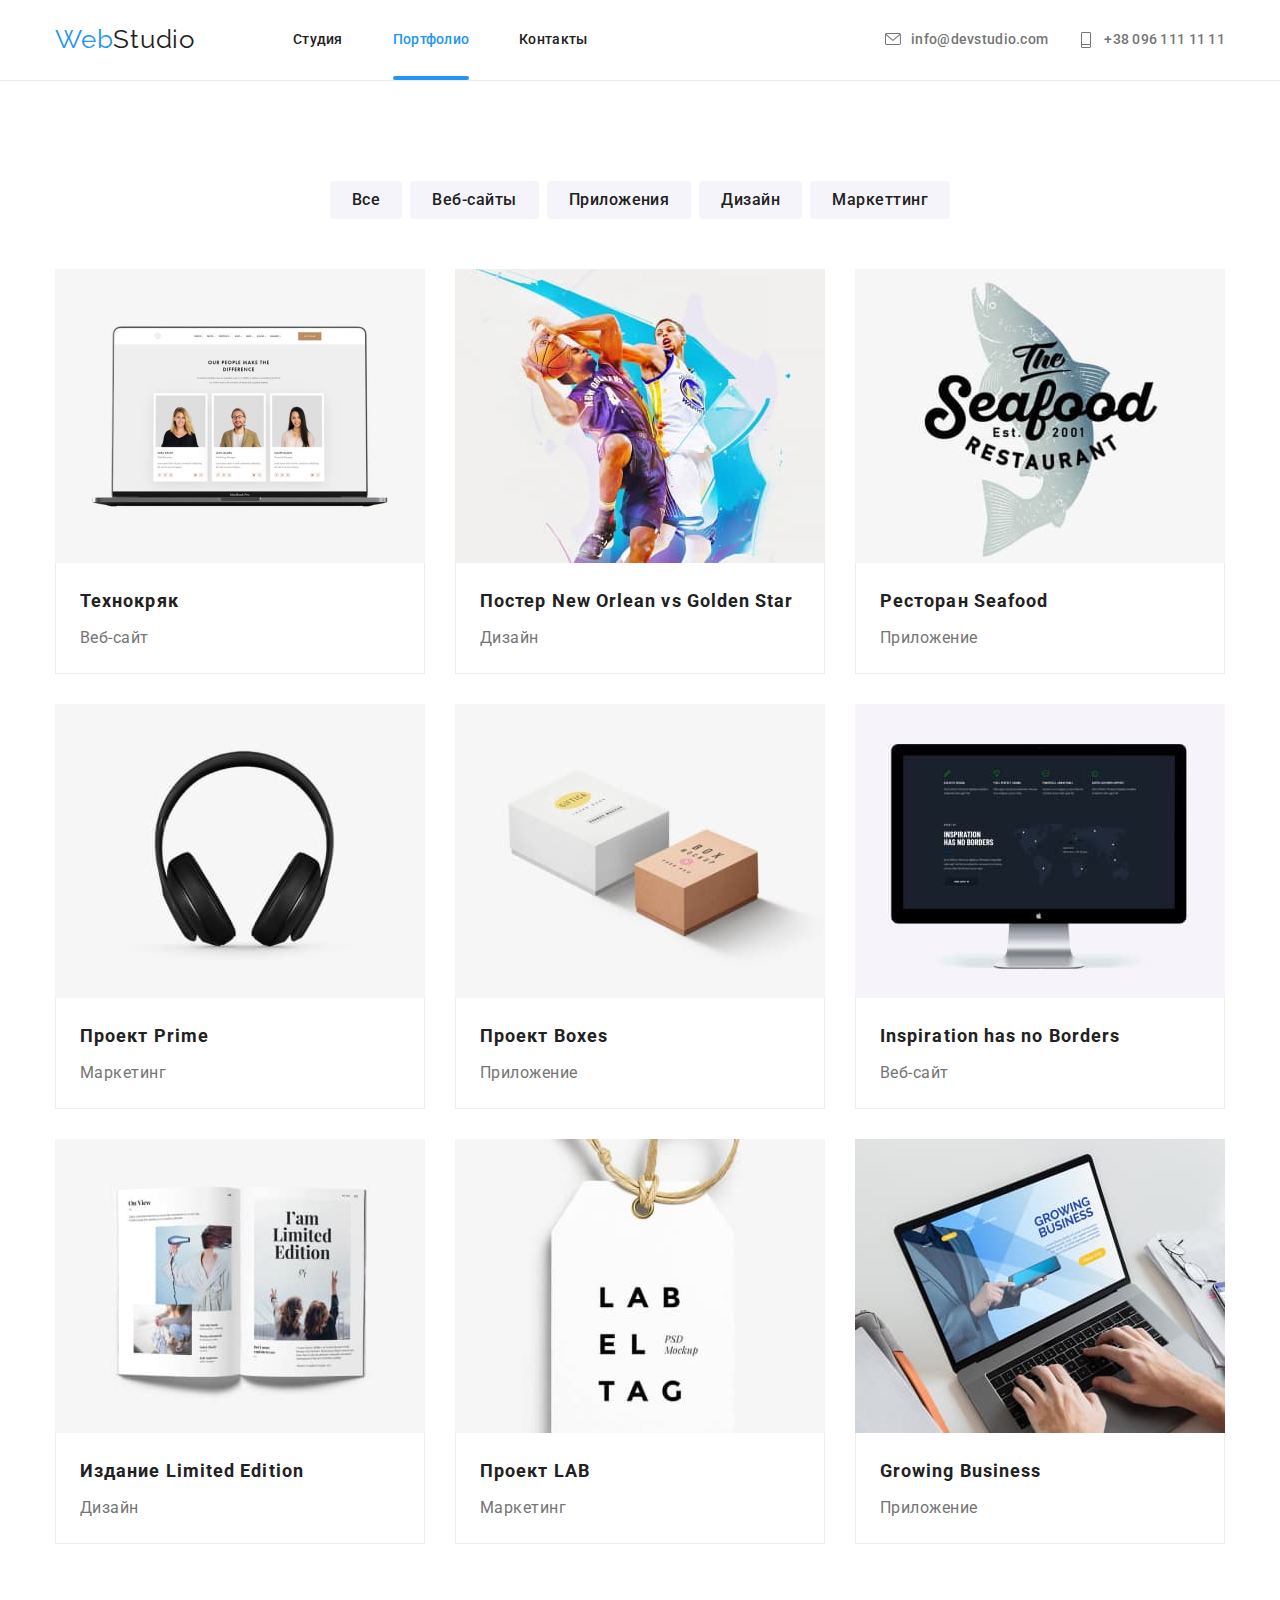
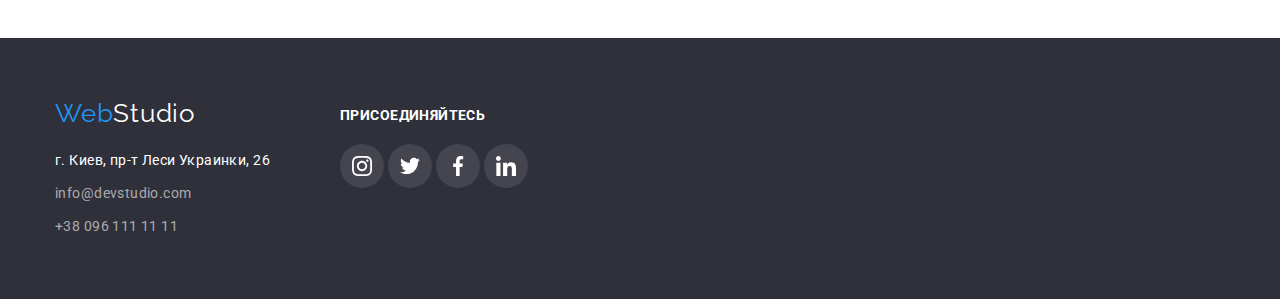
==== portfolio.html @ 0e8fe19c "Начало." ====
<!DOCTYPE html>
<html lang="ru">
    <head>
        <meta charset="UTF-8">
        <meta name="viewport" content="width=device-width, initial-scale=1.0">
        <title>Document</title>
        <link rel="stylesheet" href="https://cdnjs.cloudflare.com/ajax/libs/modern-normalize/1.0.0/modern-normalize.min.css">
        <link rel="preconnect" href="https://fonts.gstatic.com">
        <link href="https://fonts.googleapis.com/css2?family=Raleway:wght@700&family=Roboto:wght@400;500;700;900&display=swap" rel="stylesheet">
        <link rel="stylesheet" href="css/style.css">
    </head>
    <body>
        <header class="header portfolio">
            <div class="container">
                <nav class="navigation">
                    <a class="logo" href="" lang="en">
                        <span class="start-logo">Web</span>Studio
                    </a>
                    <ul class="nav-list">
                        <li class="item"><a class="nav-page" href="./index.html">Студия</a></li>
                        <li class="item"><a class="nav-page active" href="./portfolio.html">Портфолио</a></li>
                        <li class="item"><a class="nav-page" href="">Контакты</a></li>
                    </ul>
                </nav>
                <div class="nav-contact">
                    <ul class="nav-list">
                        <li class="item-contact">
                            <a class="nav-page contact" href="mailto:info@devstudio.com">
                                <svg weight="16" height="12" class="contact-icon">
                                    <use href="./img/symbol-defs.svg#icon-email"></use>
                                </svg>
                                info@devstudio.com
                            </a>
                        </li>
                        <li class="item">
                            <a class="nav-page contact" href="tel:+380961111111">
                                <svg weight="10" height="16" class="contact-icon">
                                    <use href="./img/symbol-defs.svg#icon-tell"></use>
                                </svg>
                                +38 096 111 11 11
                            </a>
                        </li>
                    </ul>
                </div>
            </div>   
        </header>

        <main>
            <!--Кнопки фильтр-->
            <section class="project-filter">
                <div class="container">
                    <ul class="filter-list">
                        <li class="filter-item">
                            <button type="button" class="filter-button">Все</button>
                        </li>
                        <li class="filter-item">
                            <button type="button" class="filter-button">Веб-сайты</button>
                        </li>
                        <li class="filter-item">
                            <button type="button" class="filter-button">Приложения</button>
                        </li>
                        <li class="filter-item">
                            <button type="button" class="filter-button">Дизайн</button>
                        </li>
                        <li class="filter-item">
                            <button type="button" class="filter-button">Маркеттинг</button>
                        </li>
                    </ul>
            
                    <ul class="project-list">
                        <li class="project-item ">
                            <a class="project-link" href="">
                                <div class="project-img">                                    
                                    <img class="img" src="./img/img@2x.jpg" alt="Ноутбук" width="370">
                                    <div class="overlay">
                                        <p class="overlay-text">Технокряк это современная площадка распространения коронавируса. Компании используют эту платформу для цифрового шпионажа и атак на защищённые сервера конкурентов.</p>
                                    </div>
                                </div>
                                <div class="project-title">
                                    <h3 class="project-item-title">Технокряк</h3>
                                    <p class="project-item-text">Веб-сайт</p>
                                </div>
                            </a> 
                        </li>
                        <li class="project-item"> 
                            <a class="project-link" href="">
                                <div class="project-img">
                                    <img class="img" src="./img/bascet.jpg" alt="Баскетболисты" width="370">
                                    <div class="overlay">
                                        <p class="overlay-text">Технокряк это современная площадка распространения коронавируса. Компании используют эту платформу для цифрового шпионажа и атак на защищённые сервера конкурентов.</p>
                                    </div>
                                </div>
                                <div class="project-title">
                                    <h3 class="project-item-title">Постер New Orlean vs Golden Star</h3>
                                    <p class="project-item-text">Дизайн</p>
                                </div>
                            </a>
                        </li>
                        <li class="project-item"> 
                            <a class="project-link" href="">
                                <div class="project-img">
                                    <img class="img" src="./img/seafood.jpg" alt="Эмблема" width="370">
                                    <div class="overlay">
                                        <p class="overlay-text">Технокряк это современная площадка распространения коронавируса. Компании используют эту платформу для цифрового шпионажа и атак на защищённые сервера конкурентов.</p>
                                    </div>
                                </div>
                                <div class="project-title">
                                    <h3 class="project-item-title">Ресторан Seafood</h3>
                                    <p class="project-item-text">Приложение</p>
                                </div>
                            </a>
                        </li>
                        <li class="project-item"> 
                            <a class="project-link" href="">
                                <div class="project-img">
                                    <img class="img" src="./img/prime.jpg" alt="Наушники" width="370">
                                    <div class="overlay">
                                        <p class="overlay-text">Технокряк это современная площадка распространения коронавируса. Компании используют эту платформу для цифрового шпионажа и атак на защищённые сервера конкурентов.</p>
                                    </div>
                                </div>
                                <div class="project-title">
                                    <h3 class="project-item-title">Проект Prime</h3>
                                    <p class="project-item-text">Маркетинг</p>
                                </div>
                            </a>
                        </li>
                        <li class="project-item"> 
                            <a class="project-link" href="">
                                <div class="project-img">
                                    <img class="img" src="./img/boxes.jpg" alt="Коробки" width="370">
                                    <div class="overlay">
                                        <p class="overlay-text">Технокряк это современная площадка распространения коронавируса. Компании используют эту платформу для цифрового шпионажа и атак на защищённые сервера конкурентов.</p>
                                    </div>
                                </div>
                                <div class="project-title">
                                    <h3 class="project-item-title">Проект Boxes</h3>
                                    <p class="project-item-text">Приложение</p>
                                </div>
                            </a>
                        </li>
                        <li class="project-item"> 
                            <a class="project-link" href="">
                                <div class="project-img">
                                    <img class="img" src="./img/monitor.jpg" alt="Монитор" width="370">
                                    <div class="overlay">
                                        <p class="overlay-text">Технокряк это современная площадка распространения коронавируса. Компании используют эту платформу для цифрового шпионажа и атак на защищённые сервера конкурентов.</p>
                                    </div>
                                </div>
                                <div class="project-title">
                                    <h3 class="project-item-title" lang="en">Inspiration has no Borders</h3>
                                    <p class="project-item-text">Веб-сайт</p>
                                </div>
                            </a>
                        </li>
                        <li class="project-item"> 
                            <a class="project-link" href="">
                                <div class="project-img">
                                    <img class="img" src="./img/book.jpg" alt="Книга" width="370">
                                    <div class="overlay">
                                        <p class="overlay-text">Технокряк это современная площадка распространения коронавируса. Компании используют эту платформу для цифрового шпионажа и атак на защищённые сервера конкурентов.</p>
                                    </div>
                                </div>
                                <div class="project-title">
                                    <h3 class="project-item-title">Издание Limited Edition</h3>
                                    <p class="project-item-text">Дизайн</p>
                                </div>
                            </a>
                        </li>
                        <li class="project-item"> 
                            <a class="project-link" href="">
                                <div class="project-img">
                                    <img class="img" src="./img/lab.jpg" alt="Бирка" width="370">
                                    <div class="overlay">
                                        <p class="overlay-text">Технокряк это современная площадка распространения коронавируса. Компании используют эту платформу для цифрового шпионажа и атак на защищённые сервера конкурентов.</p>
                                    </div>
                                </div>
                                <div class="project-title">
                                    <h3 class="project-item-title">Проект LAB</h3>
                                    <p class="project-item-text">Маркетинг</p>
                                </div>
                            </a>
                        </li>
                        <li class="project-item"> 
                            <a class="project-link" href="">
                                <div class="project-img">
                                    <img class="img" src="./img/leptop.jpg" alt="Компьютер" width="370">
                                    <div class="overlay">
                                        <p class="overlay-text">Технокряк это современная площадка распространения коронавируса. Компании используют эту платформу для цифрового шпионажа и атак на защищённые сервера конкурентов.</p>
                                    </div>                                
                                </div>
                                <div class="project-title">
                                    <h3 class="project-item-title" lang="en">Growing Business</h3>
                                    <p class="project-item-text">Приложение</p>
                                </div>
                            </a>
                        </li>
                    </ul>
                </div>
            </section>
        </main>
        <footer class="footer">
            <div class="container">
                <div>
                    <a class="logo footer-logo" href="" lang="en">
                        <span class="start-logo">Web</span>Studio
                    </a>
                    <address class="address">
                        <p class="address-office">г. Киев, пр-т Леси Украинки, 26</p>
                        <p class="address-contact"><a href="mailto:info@devstudio.com">info@devstudio.com</a></p>
                        <p class="address-contact"><a href="tel:+380961111111">+38 096 111 11 11</a></p>
                    </address>
                </div>
                <div class="footer-social">
                    <h3 class="footer-title">присоединяйтесь</h3>
                    <ul>
                        <li class="social-item">
                            <a class="social-link footer-link" href="">
                                <svg class="social">
                                    <use href="./img/symbol-defs.svg#icon-instagram"></use>
                                </svg>
                            </a>
                        </li>
                        <li class="social-item">
                            <a class="social-link footer-link" href="">
                                <svg class="social">
                                    <use href="./img/symbol-defs.svg#icon-twitter"></use>
                                </svg>
                            </a>
                        </li>
                        <li class="social-item">
                            <a class="social-link footer-link" href="">
                                <svg class="social">
                                    <use href="./img/symbol-defs.svg#icon-facebook"></use>
                                </svg>
                            </a>
                        </li>
                        <li class="social-item">
                            <a class="social-link footer-link" href="">
                                <svg class="social">
                                    <use href="./img/symbol-defs.svg#icon-linkedin"></use>
                                </svg>
                            </a>
                        </li>
                    </ul>
                </div>
            </div>
        </footer>

    </body>
</html>
---- css/style.css ----
:root {
    --title-text-color: #212121;
    --main-text-color: #757575;
    --accent-color:  #2196F3;
    --main-white-color: #FFFFFF;
    --address-color: #2F303A;
    --background-icon: #F5F4FA;
    --color-icon: #AFB1B8;
    --animation-duration: 250ms;
    --animation-timing: cubic-bezier(0.4, 0, 0.2, 1);
}

body {
    font-family: Roboto, sans-serif;

    background-color: var(--main-white-color);
}

a {
    text-decoration: none;
}

li {
    list-style: none;
}

button {
    font-family: inherit;
}

ul {
    margin-top: 0;
    margin-bottom: 0;
    padding-left: 0;
}

h1,
h2,
h3,
p {
    margin-top: 0;
    margin-bottom: 0;
}


.container {
    width: 1200px;
    margin: 0 auto;
    padding: 0 15px;
}

/* Навигация*/


.header > .container {
    display: flex;
    align-items: center;
    padding-top: 24px;
    padding-bottom: 25px;
}

.navigation,
.nav-list {
    display: flex;
    align-items: center;

}

.portfolio {
    border-bottom: 1px solid #ECECEC;
}

.nav-list >.item:not(:last-child) {
    margin-right: 50px;
}

.nav-contact {
    margin-left: auto;
}

.item-contact{
    margin-right: 30px;
}

.logo {
    font-family: Raleway, sans-serif;
    font-size: 26px;
    line-height: 1.19;
    color: var(--title-text-color);
    width: 145px;
    height: 31px;

    letter-spacing: 0.03em;
    margin-right: 93px;
}

.start-logo {
    color: var(--accent-color);
}

.nav-page {
    position: relative;
    font-weight: 500;
    font-size: 14px;
    line-height: 1.14;
    letter-spacing: 0.02em;
    padding-top: 32px;
    padding-bottom: 32px;
    transition: color var(--animation-duration) var(--animation-timing);

    color: var(--title-text-color);

}

.nav-page:hover,
.nav-page:focus {
    color: var(--accent-color);
    
}

.active{
    color: var(--accent-color);
}

.active::after{
    display: block;
    position: absolute;
    content: "";
    width: 100%;
    height: 4px;
    border-radius: 2px;
    bottom: -0.5px;

    background-color: var(--accent-color);
}

.contact {
    display: flex;
    align-items: center;
    padding: 0;

    color: var(--main-text-color);
}

.contact-icon{
    width: 16px;
    margin-right: 10px;
    
    fill: currentColor
}

/* герой */

.hero-section{
    text-align: center;  
}

.hero .overlay{
    max-width: 1600px;
    height: 600px;
    margin: 0 auto;
    padding-top: 200px;
    background-color: #C4C4C4;
    background-image: linear-gradient(to right, rgba(47, 48, 58, 0.4), rgba(47, 48, 58, 0.4)), url(../img/hero-img\ .jpg);
    background-size: cover;
    background-position: center;
}

.hero > .container{
    text-align: center; 
}

.hero-title{
    width: 696px;
    font-weight: 900;
    font-size: 44px;
    line-height: 1.37;
    text-align: center;
    letter-spacing: 0.06em;
    margin: 0 auto;
    text-transform: uppercase;
    
    color: var(--main-white-color);
}

.hero-button{
    background: #2196F3;
    box-shadow: 0px 4px 4px rgba(0, 0, 0, 0.15);
    border-radius: 4px;
    width: 200px;
    height: 50px;
    padding: 10px 32px;
    margin-top: 30px;
    border: 0;
    cursor: pointer;

    color: var(--main-white-color);
}

/* особенности */

.features {
    padding-top: 94px;
    padding-bottom: 94px;
}

.features-list{
    display: flex;
}

.features-list >.features-item:not(:last-child){
    margin-right: 30px;
}

.features-item {
    width: 270px;
}

.features-title{
    position: absolute;
    clip: rect(0 0 0 0);
    width: 1px;
    height: 1px;
    margin: -1px;
}

.title{
    font-size: 36px;
    line-height: 1.17;
    text-align: center;
    letter-spacing: 0.03em;

    color: var(--title-text-color);
}

.features-item-title{
    font-weight: 700;
    font-size: 14px;
    line-height: 1.14;
    letter-spacing: 0.03em;
    text-transform: uppercase;
    padding-bottom: 10px;

    color: var(--title-text-color);
    
}

.features-item-text{
    font-size: 14px;
    line-height: 1.71;
    letter-spacing: 0.03em;

    color: var(--main-text-color);
}

.features-icon{
    display: flex;
    justify-content: center;
    align-items: center;
    height: 120px;
    background-color: var(--background-icon);
    margin-bottom: 30px;
    border-radius: 4px;
    
}

.icon{
    width: 70px;
    height: 70px;
}

/* Работа*/

.work {
    padding-bottom: 94px;
}

.work-list{
    display: flex;
}

.work-title {
    padding-bottom: 50px;
}

.work-img:not(:last-child){
    margin-right: 30px;
}

.img-list{
    position: relative;
}

.img{
    display: block;
}

.img-text{
    font-weight: 700;
    font-size: 14px;
    line-height: 16px;
    text-align: center;
    letter-spacing: 0.03em;
    text-transform: uppercase;
    padding: 27px 82px;
    margin: 0;
    width: 370px;
    
    color: var(--main-white-color);
    background: rgba(47, 48, 58, 0.8);

    position: absolute;
    bottom: 0;
}

/* команда */

.team{
    background-color: #F5F4FA;
    padding-top: 94px;
    padding-bottom: 94px;
}

.team-list {
    display: flex;
    padding-top: 50px;
}

.team-item {
    background-color: var(--main-white-color);
    box-shadow: 0px 1px 3px rgba(0, 0, 0, 0.12), 0px 1px 1px rgba(0, 0, 0, 0.14), 0px 2px 1px rgba(0, 0, 0, 0.2);
    border-radius: 0px 0px 4px 4px;
}

.team-item:not(:last-child){
    margin-right: 30px;
}


.team-item-title{
    font-weight: 500;
    font-size: 16px;
    line-height: 1.19;
    text-align: center;
    letter-spacing: 0.03em;
    padding-top: 30px;
    padding-bottom: 10px;

    color: var(--title-text-color);
}

.team-item-text{
    font-size: 16px;
    line-height: 1.19;
    text-align: center;
    letter-spacing: 0.03em;

    color: var(--main-text-color);
}

.social-list{
    display: flex;
    padding: 16px 32px 30px;
   
}

.social-item{
    display: inline-flex;
    width: 44px;
    height: 44px;
    border-radius: 50px;
    background-color: rgba(255, 255, 255, 0.1);
}

.social-list{
    display: flex;
    justify-content: space-between;
    align-items: center;
}


.social-link{
    padding: 12px;
    border-radius: 50px;
    color: var(--color-icon);
    transition-property: color, background-color var(--animation-duration) var(--animation-timing);
}

.social-link:hover,
.social-link:focus {
    color: var(--main-white-color);
    background-color: var(--accent-color);
    
}

.social{
    width: 20px;
    height: 20px;
    fill: currentColor;
}

/*Наши клиенты*/

.client{
    padding: 94px 0;
}

.client-list{
    display: flex;
    justify-content: space-between;
    margin-top: 50px;
}

.client-item{
   
    width: 170px;
    height: 90px;
}

.client-link{
    border: 1px solid var(--color-icon);
    color: var(--color-icon);
    display: flex;
    justify-content: center;
    align-items: center;
    transition-property: color, border-color var(--animation-duration) var(--animation-timing);
}

.client-link:hover,
.client-link:focus {
    color: var(--accent-color);
    border-color: var(--accent-color);
}

.client-icon{
    fill: currentColor;
}



.ya-co{
    padding: 20px 63px;
}

.tag-line{
    padding: 19px 65px;
}

.company{
    padding: 24px 65px;
}

.foster-peters{
    padding: 24px 45px;
}

.brand{
    padding: 22px 56px;
}

.teg-company{
    padding: 22px 41px;
}

/* адресс */

.footer{
    background-color: var(--address-color);
    padding-top: 60px;
    padding-bottom: 60px;
}

.footer > .container{
    display: flex;
}

.footer-logo{
    color: var(--main-white-color);
    margin: 0;
}

.address-office{
    font-style: normal;
    font-size: 14px;
    line-height: 1.71;
    letter-spacing: 0.03em;
    padding-top: 20px;

    color: var(--main-white-color);
}

.address-contact{
    padding-top: 9px;
}

.address-contact a{
    font-style: normal;
    font-size: 14px;
    line-height: 1.71;
    letter-spacing: 0.03em;

    color: rgba(255, 255, 255, 0.6);
}

.footer-social{
    padding-top: 10px;
    padding-left: 70px;
}

.footer-title{
    font-weight: 700;
    font-size: 14px;
    line-height: 1.14;
    letter-spacing: 0.03em;
    text-transform: uppercase;
    margin-bottom: 20px;

    color: var(--main-white-color);
}

.footer-link{
    color: var(--main-white-color);
}

/* портфолио*/

/*кнопки*/

.project-filter {
    padding-top: 100px;
    padding-bottom: 94px;
 }
   
 .filter-list {
     display: flex;
     justify-content: center;
     margin-bottom: 50px;
 }
 
 .filter-item:not(:last-child) {
     margin-right: 8px;
 }
 

.filter-button{
    font-weight: 500;
    font-size: 16px;
    line-height: 1.63;
    text-align: center;
    letter-spacing: 0.03em;
    cursor: pointer;

    background: #F5F4FA;
    border: 0;
    border-radius: 4px;
    padding: 6px 22px;
    transition: color, background-color, box-shadow var(--animation-duration) var(--animation-timing);
    color:var(--title-text-color);
}

.filter-button:hover,
.filter-button:focus{
    background-color: var(--accent-color);
    color: var(--main-white-color);
    box-shadow: 0px 3px 1px rgba(0, 0, 0, 0.1), 0px 1px 2px rgba(0, 0, 0, 0.08), 0px 2px 2px rgba(0, 0, 0, 0.12);
}

.filter-button:active{
    color: var(--main-white-color);
}

/*проекты*/

.project-list {
    display: flex;
    flex-wrap: wrap;  
}


.project-item {
    margin-right: 30px;
    margin-bottom: 30px;  
}

.project-item > a {
    display: block;
}

.project-item:nth-child(3n) {
    margin-right: 0;
}

.project-item:nth-last-child(-n+3) {
    margin-bottom: 0;
}

.project-link{
    transition: box-shadow var(--animation-duration) var(--animation-timing);
}

.project-link:hover,
.project-link:focus {
    box-shadow: 0px 1px 1px rgba(0, 0, 0, 0.12), 0px 4px 4px rgba(0, 0, 0, 0.06), 1px 4px 6px rgba(0, 0, 0, 0.16);   
}
.project-img{
    position: relative;
    overflow: hidden;
}

.project-img .overlay{
    position: absolute;
    left: 0;
    top: 0;
    width: 100%;
    height: 100%;

    background-color: rgba(33, 150, 243, 0.9);
    transform: translateY(100%);
    transition: transform var(--animation-duration) var(--animation-timing);
}

.overlay-text{
    padding: 63px 24px;
    font-size: 18px;
    line-height: 1.56;
    letter-spacing: 0.03em;
    color: #FFFFFF;
}

.project-link:hover .overlay,
.project-link:focus .overlay{
    transform: translateY(0);
}

.project-title{
    border-right: 1px solid #EEEEEE;
    border-left: 1px solid #EEEEEE;
    border-bottom: 1px solid #EEEEEE;
    padding-left: 24px;
    padding-right: 24px;
    padding-top: 20px;
    padding-bottom: 20px;
}

.project-item-title{
    font-weight: 700;
    font-size: 18px;
    line-height: 2.00;
    letter-spacing: 0.06em;
    margin-bottom: 4px;
    

    color: var(--title-text-color);
}

.project-item-text{
    font-size: 16px;
    line-height: 1.88;
    letter-spacing: 0.03em;

    color: var(--main-text-color);
}

.backdrop{
    position: fixed;
    top: 0;
    left: 0;
    width: 100%;
    height: 100%;
    background-color: rgba(0, 0, 0, 0.2);
}

.backdrop.is-hidden{
    opacity: 0;
    pointer-events: none;
}

.modal{
    position: absolute;
    top: 50%;
    left: 50%;
    transform: translate(-50%, -50%);

    width: 528px;
    height: 581px;

    background-color: var(--main-white-color);
    box-shadow: 0px 1px 3px rgba(0, 0, 0, 0.12), 0px 1px 1px rgba(0, 0, 0, 0.14), 0px 2px 1px rgba(0, 0, 0, 0.2);
    border-radius: 4px;
}

.button-modal{
    position: absolute;
    
    top: 8px;
    right: 8px;

    padding: 0;

    display: flex;
    justify-content: center;
    border: 1px solid rgba(0, 0, 0, 0.1);
    border-radius: 50%;

    color: #000000;
}

.button-modal:hover,
.button-modal:focus{
    background-color: var(--accent-color);
    color: var(--accent-color);
}

.button-img{
    width: 30px;
    height: 30px;

    fill: currentColor;
}
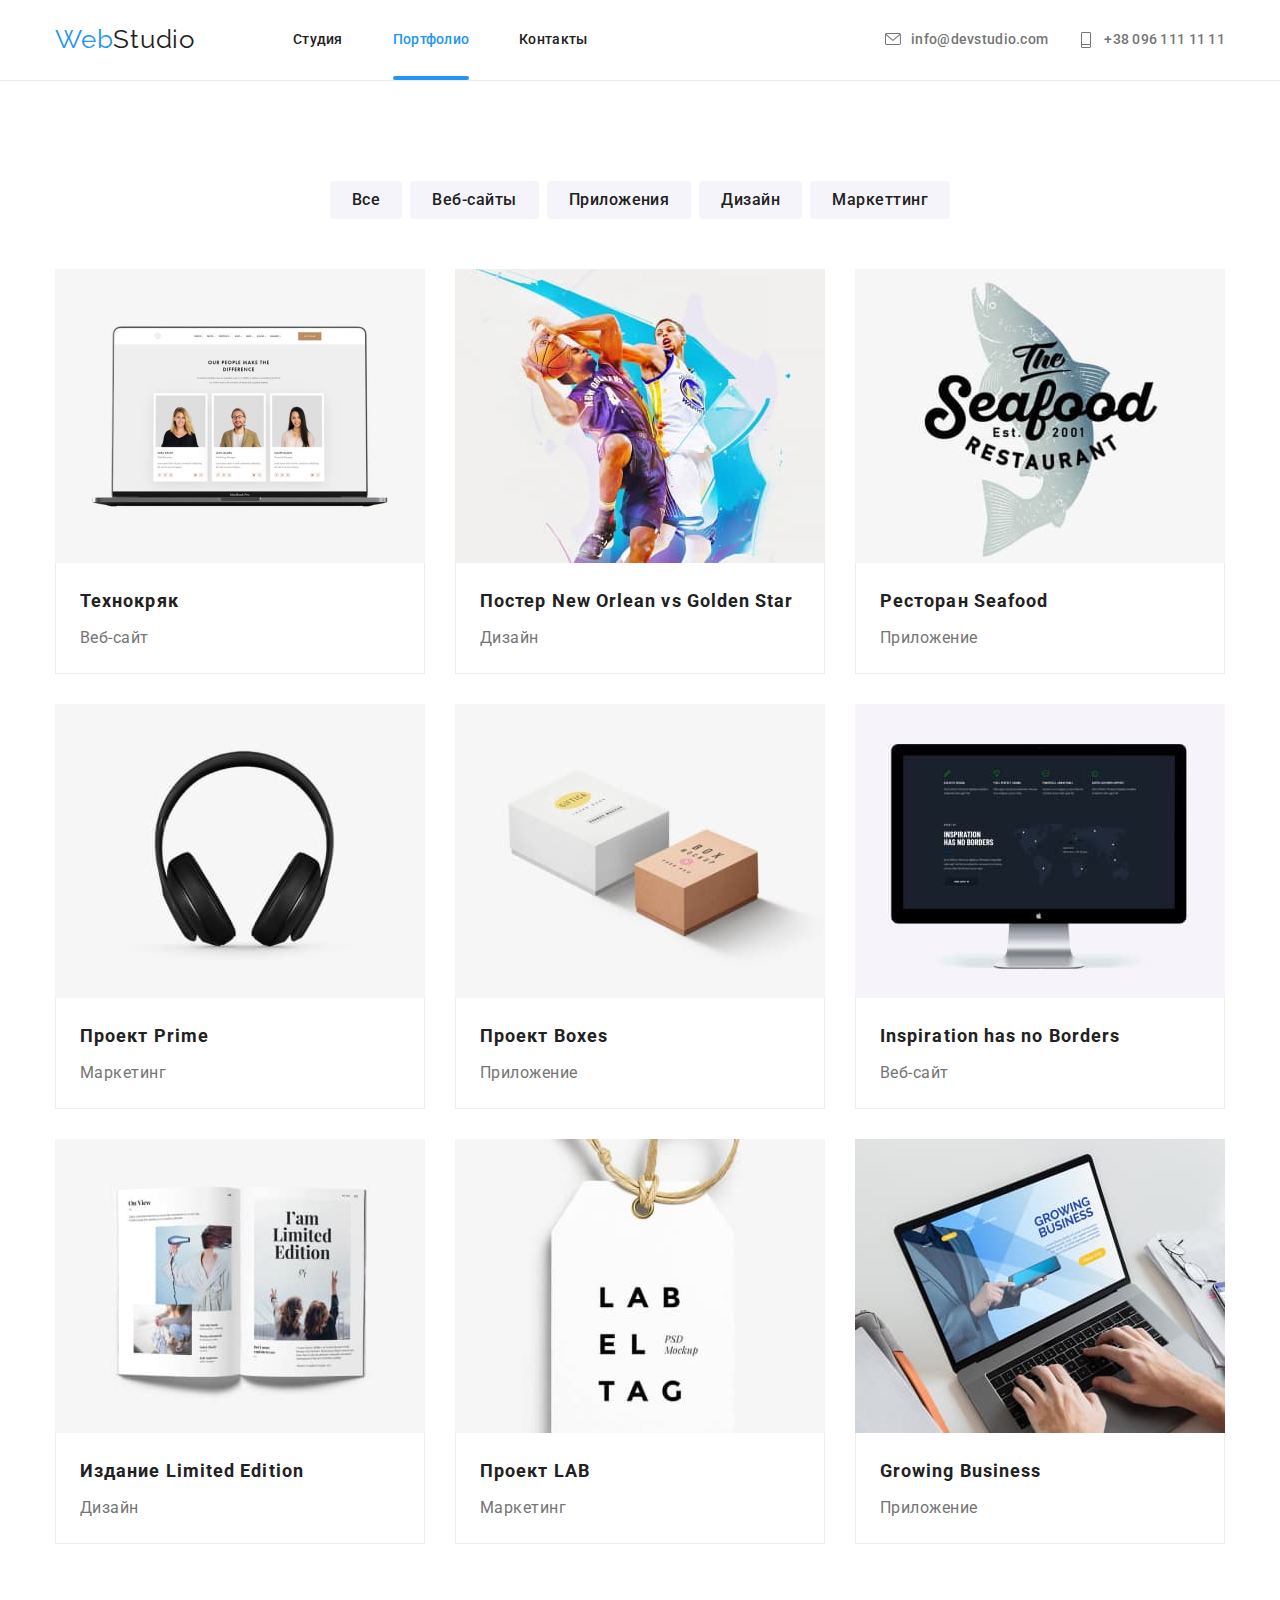
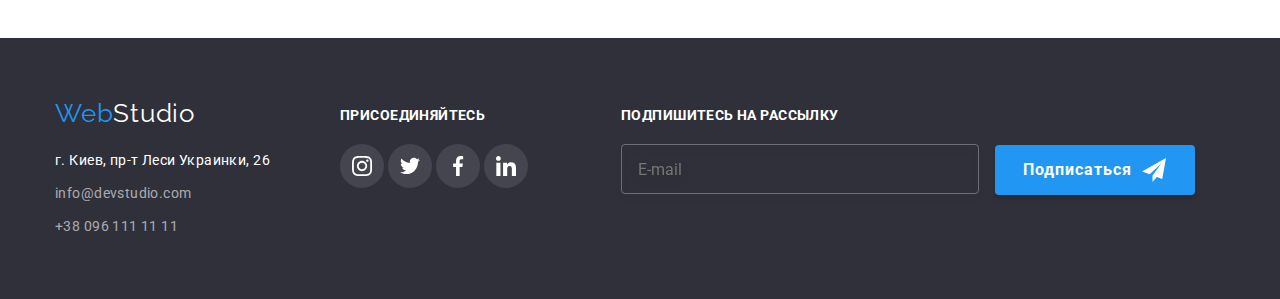
==== commit 89e9c670: "Форма в футере" ====
--- a/portfolio.html
+++ b/portfolio.html
@@ -243,6 +243,20 @@
                         </li>
                     </ul>
                 </div>
+                <div class="footer-sub" >
+                    <h3 class="footer-title" >Подпишитесь на рассылку</h3>
+                    <form action="">
+                        <input type="email" name="email" placeholder="E-mail" class="footer-input" >
+                        <button type="submit" class="footer-button" >
+                            <div class="send">
+                                <span >Подписаться</span> 
+                                <svg class="send-icon" >
+                                    <use href="./img/symbol-defs.svg#icon-send"></use>
+                                </svg>
+                            </div>                           
+                    </button>
+                    </form>                            
+                </div>
             </div>
         </footer>
 
--- a/css/style.css
+++ b/css/style.css
@@ -520,6 +520,50 @@
 
 .footer-link{
     color: var(--main-white-color);
+}
+
+.footer-sub{
+    padding-top: 10px;
+    padding-left: 93px;
+}
+
+.footer-input{
+    width: 358px;
+    height: 50px;
+    background-color: transparent;
+    padding: 15px 16px;
+    border: 1px solid rgba(255, 255, 255, 0.3);
+    box-sizing: border-box;
+    filter: drop-shadow(0px 4px 4px rgba(0, 0, 0, 0.15));
+    border-radius: 4px;
+}
+
+.footer-button{
+    width: 200px;
+    background-color: var(--accent-color);
+    border: 0;
+    box-shadow: 0px 4px 4px rgba(0, 0, 0, 0.15);
+    border-radius: 4px;
+    cursor: pointer;
+    padding: 10px 28px;
+    margin-left: 12px;
+}
+
+.send{
+    display: flex;
+    align-items: center;
+    text-align: center;
+    letter-spacing: 0.06em;
+    font-weight: 700;
+    font-size: 16px;
+    line-height: 1.88;
+    color: var(--main-white-color);
+}
+
+.send-icon{
+    width: 24px;
+    height: 24px;
+    margin-left: 10px;
 }
 
 /* портфолио*/
@@ -661,6 +705,8 @@
     color: var(--main-text-color);
 }
 
+/* модалка*/
+
 .backdrop{
     position: fixed;
     top: 0;
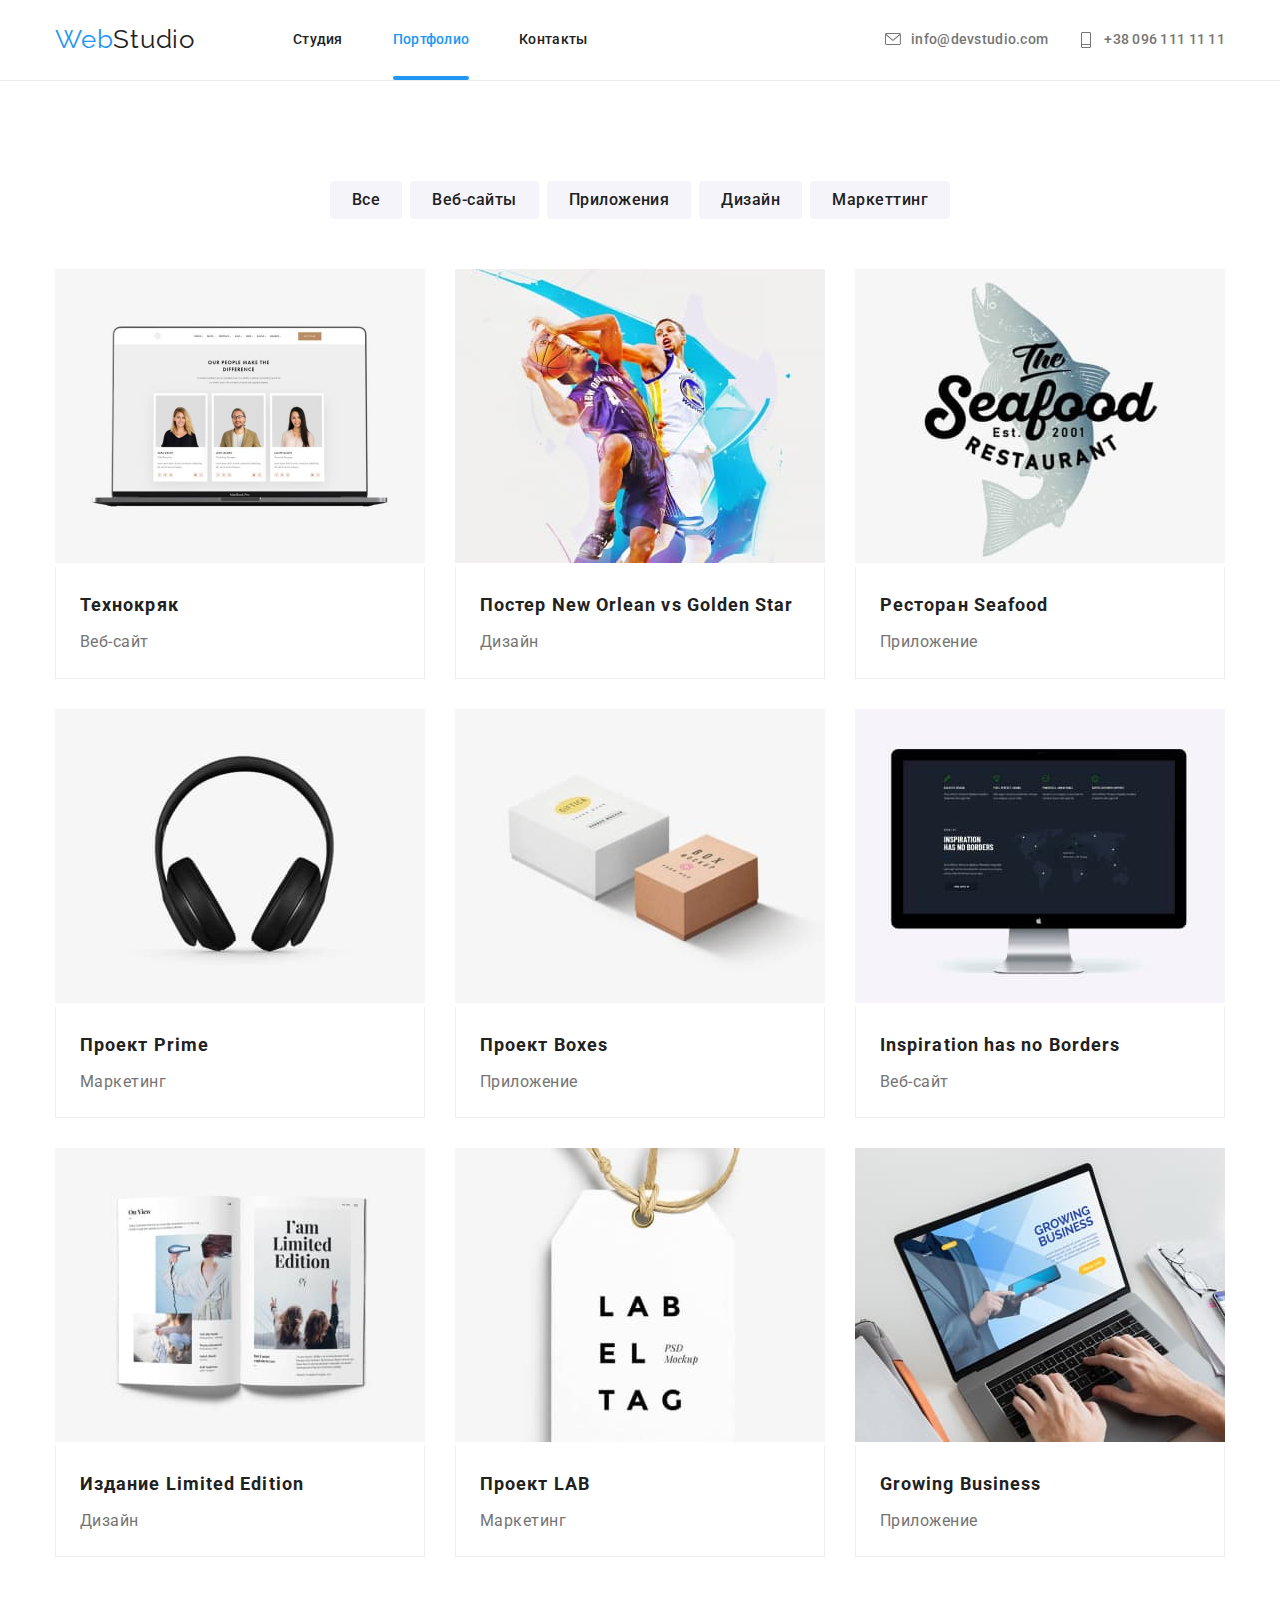
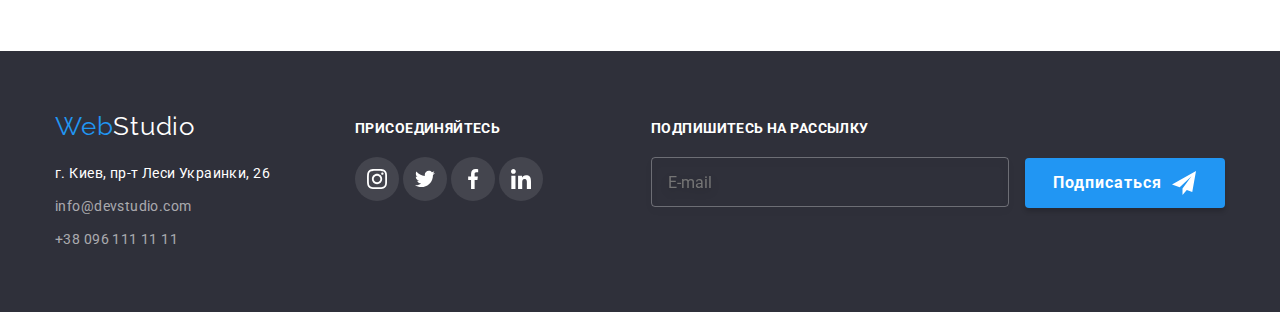
==== commit 0289b8d2: "Сделал БЕМ Студия" ====
--- a/portfolio.html
+++ b/portfolio.html
@@ -10,31 +10,31 @@
         <link rel="stylesheet" href="css/style.css">
     </head>
     <body>
-        <header class="header portfolio">
-            <div class="container">
-                <nav class="navigation">
+        <header class="header header__portfolio">
+            <div class="container header__container">
+                <nav class="header__nav">
                     <a class="logo" href="" lang="en">
-                        <span class="start-logo">Web</span>Studio
+                        <span class="logo__text">Web</span>Studio
                     </a>
-                    <ul class="nav-list">
-                        <li class="item"><a class="nav-page" href="./index.html">Студия</a></li>
-                        <li class="item"><a class="nav-page active" href="./portfolio.html">Портфолио</a></li>
-                        <li class="item"><a class="nav-page" href="">Контакты</a></li>
+                    <ul class="header__list">
+                        <li class="header__item"><a class="header__page" href="./index.html">Студия</a></li>
+                        <li class="header__item"><a class="header__page header__page--active" href="./portfolio.html">Портфолио</a></li>
+                        <li class="header__item"><a class="header__page" href="">Контакты</a></li>
                     </ul>
                 </nav>
-                <div class="nav-contact">
-                    <ul class="nav-list">
-                        <li class="item-contact">
-                            <a class="nav-page contact" href="mailto:info@devstudio.com">
-                                <svg weight="16" height="12" class="contact-icon">
+                <div class="header__contact">
+                    <ul class="header__list">
+                        <li class="header__item-contact">
+                            <a class="header__page header__page--contact" href="mailto:info@devstudio.com">
+                                <svg weight="16" height="12" class="header__icon">
                                     <use href="./img/symbol-defs.svg#icon-email"></use>
                                 </svg>
                                 info@devstudio.com
                             </a>
                         </li>
-                        <li class="item">
-                            <a class="nav-page contact" href="tel:+380961111111">
-                                <svg weight="10" height="16" class="contact-icon">
+                        <li>
+                            <a class="header__page header__page--contact" href="tel:+380961111111">
+                                <svg weight="10" height="16" class="header__icon">
                                     <use href="./img/symbol-defs.svg#icon-tell"></use>
                                 </svg>
                                 +38 096 111 11 11
@@ -198,59 +198,60 @@
                 </div>
             </section>
         </main>
+
         <footer class="footer">
-            <div class="container">
+            <div class="container footer__container">
                 <div>
-                    <a class="logo footer-logo" href="" lang="en">
-                        <span class="start-logo">Web</span>Studio
+                    <a class="logo logo__footer-logo" href="" lang="en">
+                        <span class="logo__text">Web</span>Studio
                     </a>
-                    <address class="address">
-                        <p class="address-office">г. Киев, пр-т Леси Украинки, 26</p>
-                        <p class="address-contact"><a href="mailto:info@devstudio.com">info@devstudio.com</a></p>
-                        <p class="address-contact"><a href="tel:+380961111111">+38 096 111 11 11</a></p>
+                    <address class="footer__address">
+                        <p class="footer__address-office">г. Киев, пр-т Леси Украинки, 26</p>
+                        <p class="footer__address-contact"><a href="mailto:info@devstudio.com">info@devstudio.com</a></p>
+                        <p class="footer__address-contact"><a href="tel:+380961111111">+38 096 111 11 11</a></p>
                     </address>
                 </div>
-                <div class="footer-social">
-                    <h3 class="footer-title">присоединяйтесь</h3>
+                <div class="footer__social">
+                    <h3 class="footer__title">присоединяйтесь</h3>
                     <ul>
-                        <li class="social-item">
-                            <a class="social-link footer-link" href="">
-                                <svg class="social">
+                        <li class="social__item">
+                            <a class="social__link social__footer-link" href="">
+                                <svg class="social__img">
                                     <use href="./img/symbol-defs.svg#icon-instagram"></use>
                                 </svg>
                             </a>
                         </li>
-                        <li class="social-item">
-                            <a class="social-link footer-link" href="">
-                                <svg class="social">
+                        <li class="social__item">
+                            <a class="social__link social__footer-link" href="">
+                                <svg class="social__img">
                                     <use href="./img/symbol-defs.svg#icon-twitter"></use>
                                 </svg>
                             </a>
                         </li>
-                        <li class="social-item">
-                            <a class="social-link footer-link" href="">
-                                <svg class="social">
+                        <li class="social__item">
+                            <a class="social__link social__footer-link" href="">
+                                <svg class="social__img">
                                     <use href="./img/symbol-defs.svg#icon-facebook"></use>
                                 </svg>
                             </a>
                         </li>
-                        <li class="social-item">
-                            <a class="social-link footer-link" href="">
-                                <svg class="social">
+                        <li class="social__item">
+                            <a class="social__link social__footer-link" href="">
+                                <svg class="social__img">
                                     <use href="./img/symbol-defs.svg#icon-linkedin"></use>
                                 </svg>
                             </a>
                         </li>
                     </ul>
                 </div>
-                <div class="footer-sub" >
-                    <h3 class="footer-title" >Подпишитесь на рассылку</h3>
+                <div class="footer__sub" >
+                    <h3 class="footer__title" >Подпишитесь на рассылку</h3>
                     <form action="">
-                        <input type="email" name="email" placeholder="E-mail" class="footer-input" >
-                        <button type="submit" class="footer-button" >
-                            <div class="send">
+                        <input type="email" name="email" placeholder="E-mail" class="footer__input" >
+                        <button type="submit" class="footer__button" >
+                            <div class="footer__button-send">
                                 <span >Подписаться</span> 
-                                <svg class="send-icon" >
+                                <svg class="footer__send-icon" >
                                     <use href="./img/symbol-defs.svg#icon-send"></use>
                                 </svg>
                             </div>                           
--- a/css/style.css
+++ b/css/style.css
@@ -49,37 +49,32 @@
     padding: 0 15px;
 }
 
+.title{
+    font-size: 36px;
+    line-height: 1.17;
+    text-align: center;
+    letter-spacing: 0.03em;
+
+    color: var(--title-text-color);
+
+    padding-bottom: 50px;
+}
+
 /* Навигация*/
 
 
-.header > .container {
+.header__container {
     display: flex;
     align-items: center;
     padding-top: 24px;
     padding-bottom: 25px;
 }
 
-.navigation,
-.nav-list {
+.header__nav,
+.header__list {
     display: flex;
     align-items: center;
 
-}
-
-.portfolio {
-    border-bottom: 1px solid #ECECEC;
-}
-
-.nav-list >.item:not(:last-child) {
-    margin-right: 50px;
-}
-
-.nav-contact {
-    margin-left: auto;
-}
-
-.item-contact{
-    margin-right: 30px;
 }
 
 .logo {
@@ -94,11 +89,27 @@
     margin-right: 93px;
 }
 
-.start-logo {
+.logo__text {
     color: var(--accent-color);
 }
 
-.nav-page {
+.header__portfolio {
+    border-bottom: 1px solid #ECECEC;
+}
+
+.header__item:not(:last-child) {
+    margin-right: 50px;
+}
+
+.header__contact {
+    margin-left: auto;
+}
+
+.header__item-contact{
+    margin-right: 30px;
+}
+
+.header__page {
     position: relative;
     font-weight: 500;
     font-size: 14px;
@@ -112,17 +123,17 @@
 
 }
 
-.nav-page:hover,
-.nav-page:focus {
+.header__page:hover,
+.header__page:focus {
     color: var(--accent-color);
     
 }
 
-.active{
+.header__page--active{
     color: var(--accent-color);
 }
 
-.active::after{
+.header__page--active::after{
     display: block;
     position: absolute;
     content: "";
@@ -134,7 +145,7 @@
     background-color: var(--accent-color);
 }
 
-.contact {
+.header__page--contact {
     display: flex;
     align-items: center;
     padding: 0;
@@ -142,7 +153,7 @@
     color: var(--main-text-color);
 }
 
-.contact-icon{
+.header__icon{
     width: 16px;
     margin-right: 10px;
     
@@ -151,11 +162,11 @@
 
 /* герой */
 
-.hero-section{
+.hero__section{
     text-align: center;  
 }
 
-.hero .overlay{
+.hero__overlay{
     max-width: 1600px;
     height: 600px;
     margin: 0 auto;
@@ -166,11 +177,7 @@
     background-position: center;
 }
 
-.hero > .container{
-    text-align: center; 
-}
-
-.hero-title{
+.hero__title{
     width: 696px;
     font-weight: 900;
     font-size: 44px;
@@ -183,7 +190,7 @@
     color: var(--main-white-color);
 }
 
-.hero-button{
+.hero__button{
     background: #2196F3;
     box-shadow: 0px 4px 4px rgba(0, 0, 0, 0.15);
     border-radius: 4px;
@@ -204,19 +211,7 @@
     padding-bottom: 94px;
 }
 
-.features-list{
-    display: flex;
-}
-
-.features-list >.features-item:not(:last-child){
-    margin-right: 30px;
-}
-
-.features-item {
-    width: 270px;
-}
-
-.features-title{
+.features__title{
     position: absolute;
     clip: rect(0 0 0 0);
     width: 1px;
@@ -224,44 +219,46 @@
     margin: -1px;
 }
 
-.title{
-    font-size: 36px;
-    line-height: 1.17;
-    text-align: center;
-    letter-spacing: 0.03em;
-
-    color: var(--title-text-color);
-}
-
-.features-item-title{
-    font-weight: 700;
-    font-size: 14px;
-    line-height: 1.14;
-    letter-spacing: 0.03em;
-    text-transform: uppercase;
-    padding-bottom: 10px;
-
-    color: var(--title-text-color);
-    
-}
-
-.features-item-text{
-    font-size: 14px;
-    line-height: 1.71;
-    letter-spacing: 0.03em;
-
-    color: var(--main-text-color);
-}
-
-.features-icon{
+.features__list{
+    display: flex;
+}
+
+.features__item:not(:last-child){
+    margin-right: 30px;
+}
+
+.features__item {
+    width: 270px;
+}
+
+.features__icon{
     display: flex;
     justify-content: center;
     align-items: center;
     height: 120px;
     background-color: var(--background-icon);
     margin-bottom: 30px;
-    border-radius: 4px;
+    border-radius: 4px;    
+}
+
+.features__item-title{
+    font-weight: 700;
+    font-size: 14px;
+    line-height: 1.14;
+    letter-spacing: 0.03em;
+    text-transform: uppercase;
+    padding-bottom: 10px;
+
+    color: var(--title-text-color);
     
+}
+
+.features__item-text{
+    font-size: 14px;
+    line-height: 1.71;
+    letter-spacing: 0.03em;
+
+    color: var(--main-text-color);
 }
 
 .icon{
@@ -275,27 +272,23 @@
     padding-bottom: 94px;
 }
 
-.work-list{
-    display: flex;
-}
-
-.work-title {
-    padding-bottom: 50px;
-}
-
-.work-img:not(:last-child){
+.work__list{
+    display: flex;
+}
+
+.work__item:not(:last-child){
     margin-right: 30px;
 }
 
-.img-list{
+.work__list{
     position: relative;
 }
 
-.img{
+.work__img{
     display: block;
 }
 
-.img-text{
+.work__text{
     font-weight: 700;
     font-size: 14px;
     line-height: 16px;
@@ -321,23 +314,23 @@
     padding-bottom: 94px;
 }
 
-.team-list {
-    display: flex;
-    padding-top: 50px;
-}
-
-.team-item {
+.team__list {
+    display: flex;
+
+}
+
+.team__item {
     background-color: var(--main-white-color);
     box-shadow: 0px 1px 3px rgba(0, 0, 0, 0.12), 0px 1px 1px rgba(0, 0, 0, 0.14), 0px 2px 1px rgba(0, 0, 0, 0.2);
     border-radius: 0px 0px 4px 4px;
 }
 
-.team-item:not(:last-child){
+.team__item:not(:last-child){
     margin-right: 30px;
 }
 
 
-.team-item-title{
+.team__item-title{
     font-weight: 500;
     font-size: 16px;
     line-height: 1.19;
@@ -349,7 +342,7 @@
     color: var(--title-text-color);
 }
 
-.team-item-text{
+.team__item-text{
     font-size: 16px;
     line-height: 1.19;
     text-align: center;
@@ -358,13 +351,17 @@
     color: var(--main-text-color);
 }
 
-.social-list{
+/* соц. сети*/
+
+.social{
     display: flex;
     padding: 16px 32px 30px;
+    justify-content: space-between;
+    align-items: center;
    
 }
 
-.social-item{
+.social__item{
     display: inline-flex;
     width: 44px;
     height: 44px;
@@ -372,28 +369,25 @@
     background-color: rgba(255, 255, 255, 0.1);
 }
 
-.social-list{
-    display: flex;
-    justify-content: space-between;
-    align-items: center;
-}
-
-
-.social-link{
+.social__link{
     padding: 12px;
     border-radius: 50px;
     color: var(--color-icon);
     transition-property: color, background-color var(--animation-duration) var(--animation-timing);
 }
 
-.social-link:hover,
-.social-link:focus {
+.social__link:hover,
+.social__link:focus {
     color: var(--main-white-color);
     background-color: var(--accent-color);
     
 }
 
-.social{
+.social__footer-link{
+    color: var(--main-white-color);
+}
+
+.social__img{
     width: 20px;
     height: 20px;
     fill: currentColor;
@@ -405,19 +399,18 @@
     padding: 94px 0;
 }
 
-.client-list{
+.client__list{
     display: flex;
     justify-content: space-between;
-    margin-top: 50px;
-}
-
-.client-item{
+}
+
+.client__item{
    
     width: 170px;
     height: 90px;
 }
 
-.client-link{
+.client__link{
     border: 1px solid var(--color-icon);
     color: var(--color-icon);
     display: flex;
@@ -426,39 +419,39 @@
     transition-property: color, border-color var(--animation-duration) var(--animation-timing);
 }
 
-.client-link:hover,
-.client-link:focus {
+.client__link:hover,
+.client__link:focus {
     color: var(--accent-color);
     border-color: var(--accent-color);
 }
 
-.client-icon{
+.client__icon{
     fill: currentColor;
 }
 
 
 
-.ya-co{
+.client__link--ya-co{
     padding: 20px 63px;
 }
 
-.tag-line{
+.client__link--tag-line{
     padding: 19px 65px;
 }
 
-.company{
+.client__link--company{
     padding: 24px 65px;
 }
 
-.foster-peters{
+.client__link--foster-peters{
     padding: 24px 45px;
 }
 
-.brand{
+.client__link--brand{
     padding: 22px 56px;
 }
 
-.teg-company{
+.client__link--teg-company{
     padding: 22px 41px;
 }
 
@@ -470,16 +463,17 @@
     padding-bottom: 60px;
 }
 
-.footer > .container{
-    display: flex;
-}
-
-.footer-logo{
+.footer__container{
+    display: flex;
+    justify-content: space-between;
+}
+
+.logo__footer-logo{
     color: var(--main-white-color);
     margin: 0;
 }
 
-.address-office{
+.footer__address-office{
     font-style: normal;
     font-size: 14px;
     line-height: 1.71;
@@ -489,11 +483,11 @@
     color: var(--main-white-color);
 }
 
-.address-contact{
+.footer__address-contact{
     padding-top: 9px;
 }
 
-.address-contact a{
+.footer__address-contact a{
     font-style: normal;
     font-size: 14px;
     line-height: 1.71;
@@ -502,12 +496,12 @@
     color: rgba(255, 255, 255, 0.6);
 }
 
-.footer-social{
+.footer__social{
     padding-top: 10px;
     padding-left: 70px;
 }
 
-.footer-title{
+.footer__title{
     font-weight: 700;
     font-size: 14px;
     line-height: 1.14;
@@ -518,16 +512,12 @@
     color: var(--main-white-color);
 }
 
-.footer-link{
-    color: var(--main-white-color);
-}
-
-.footer-sub{
+.footer__sub{
     padding-top: 10px;
     padding-left: 93px;
 }
 
-.footer-input{
+.footer__input{
     width: 358px;
     height: 50px;
     background-color: transparent;
@@ -536,9 +526,10 @@
     box-sizing: border-box;
     filter: drop-shadow(0px 4px 4px rgba(0, 0, 0, 0.15));
     border-radius: 4px;
-}
-
-.footer-button{
+    color: rgba(255, 255, 255, 0.6);
+}
+
+.footer__button{
     width: 200px;
     background-color: var(--accent-color);
     border: 0;
@@ -549,7 +540,7 @@
     margin-left: 12px;
 }
 
-.send{
+.footer__button-send{
     display: flex;
     align-items: center;
     text-align: center;
@@ -560,7 +551,7 @@
     color: var(--main-white-color);
 }
 
-.send-icon{
+.footer__send-icon{
     width: 24px;
     height: 24px;
     margin-left: 10px;
@@ -733,6 +724,7 @@
     background-color: var(--main-white-color);
     box-shadow: 0px 1px 3px rgba(0, 0, 0, 0.12), 0px 1px 1px rgba(0, 0, 0, 0.14), 0px 2px 1px rgba(0, 0, 0, 0.2);
     border-radius: 4px;
+    padding: 40px;
 }
 
 .button-modal{
@@ -753,7 +745,7 @@
 
 .button-modal:hover,
 .button-modal:focus{
-    background-color: var(--accent-color);
+    /*background-color: var(--accent-color);*/
     color: var(--accent-color);
 }
 
@@ -762,4 +754,162 @@
     height: 30px;
 
     fill: currentColor;
+}
+
+.modal-title{
+    font-weight: bold;
+    font-size: 20px;
+    line-height: 23px;
+    text-align: center;
+    letter-spacing: 0.03em;
+    margin-bottom: 12px;
+
+    color: var(--title-text-color);
+}
+
+.form-field{
+    display: flex;
+    flex-direction: column;
+    margin-bottom: 10px;
+}
+
+.form-text{
+    font-size: 12px;
+    line-height: 1.17;
+    letter-spacing: 0.01em;
+    margin-bottom: 4px;
+
+    color: var(--main-text-color);
+}
+
+.field{
+    position: relative;
+    border-radius: 4px;
+}
+
+.modal-input{
+    border: 1px solid rgba(33, 33, 33, 0.2);
+    box-sizing: border-box;
+    border-radius: 4px;
+    width: 100%;
+    padding: 11px 12px;
+    padding-left: 42px;
+    transition: border-color var(--animation-duration) var(--animation-timing);
+}
+.modal-input:hover,
+.modal-input:focus{
+    border-color: var(--accent-color);
+    color: var(--accent-color);
+    outline: none;
+}
+
+.modal-input:hover + .form-img,
+.modal-input:focus + .form-img{
+    color: var(--accent-color);
+}
+
+.form-img{
+    position: absolute;
+    top: 50%;
+    left: 12px;
+    transform: translateY(-50%);
+    width: 18px;
+    height: 18px;
+    
+    fill: currentColor;
+}
+
+.comment{
+    margin-bottom: 20px;
+}
+
+.textarea{
+    width: 100%;
+    height: 120px;
+    padding: 12px 16px;
+    border: 1px solid rgba(33, 33, 33, 0.2);
+    box-sizing: border-box;
+    border-radius: 4px;
+    resize: none;
+    outline: none;
+    margin: 0;
+    transition: border-color var(--animation-duration) var(--animation-timing);
+}
+
+.textarea:focus,
+.textarea:hover{
+    border-color: var(--accent-color);
+}
+
+.contract{
+    position: relative;
+   display: flex;
+   justify-content: center;
+   margin-bottom: 30px;
+}
+
+.old-checkbox{
+    margin-right: 7px;
+
+    opacity: 0;
+}
+
+.contract-text{
+    font-size: 14px;
+    line-height: 1.71;
+    letter-spacing: 0.03em;
+
+    color: var(--main-text-color);
+}
+.contract > a{
+    font-size: 14px;
+    line-height: 1.71;
+    letter-spacing: 0.03em;
+    margin-left: 3px;
+
+    color: var(--accent-color);
+    text-decoration-line: underline;
+    text-decoration-skip-ink: none;
+}
+
+.contract label::before{
+    position: absolute;
+    display: inline-flex;
+    content: "";
+    width: 16px;
+    height: 15px;
+    top: 50%;
+    left: 10px;
+    transform: translateY(-50%);
+    border: 1px solid var(--title-text-color);
+    border-radius: 2px;
+    transition: background-color var(--animation-duration) var(--animation-timing);
+}
+.contract input[type="checkbox"]:hover + label::before,
+.contract input[type="checkbox"]:focus + label::before{
+    border: 1px solid var(--accent-color);
+}
+
+.contract input[type="checkbox"]:checked + label::before{
+    background-color: var(--accent-color);
+    background-image: url(../img/icon\ check.svg);
+    background-size: contain;
+    background-origin: border-box;
+    border-color: transparent;
+}
+
+.form-button{
+    padding: 10px 56px;
+    font-weight: 700;
+    font-size: 16px;
+    line-height: 1.88;
+    display: flex;
+    align-items: center;
+    text-align: center;
+    letter-spacing: 0.06em;
+    border: 0;
+    background-color: var(--accent-color);
+    margin: auto;
+
+    color:var(--main-white-color);
 }